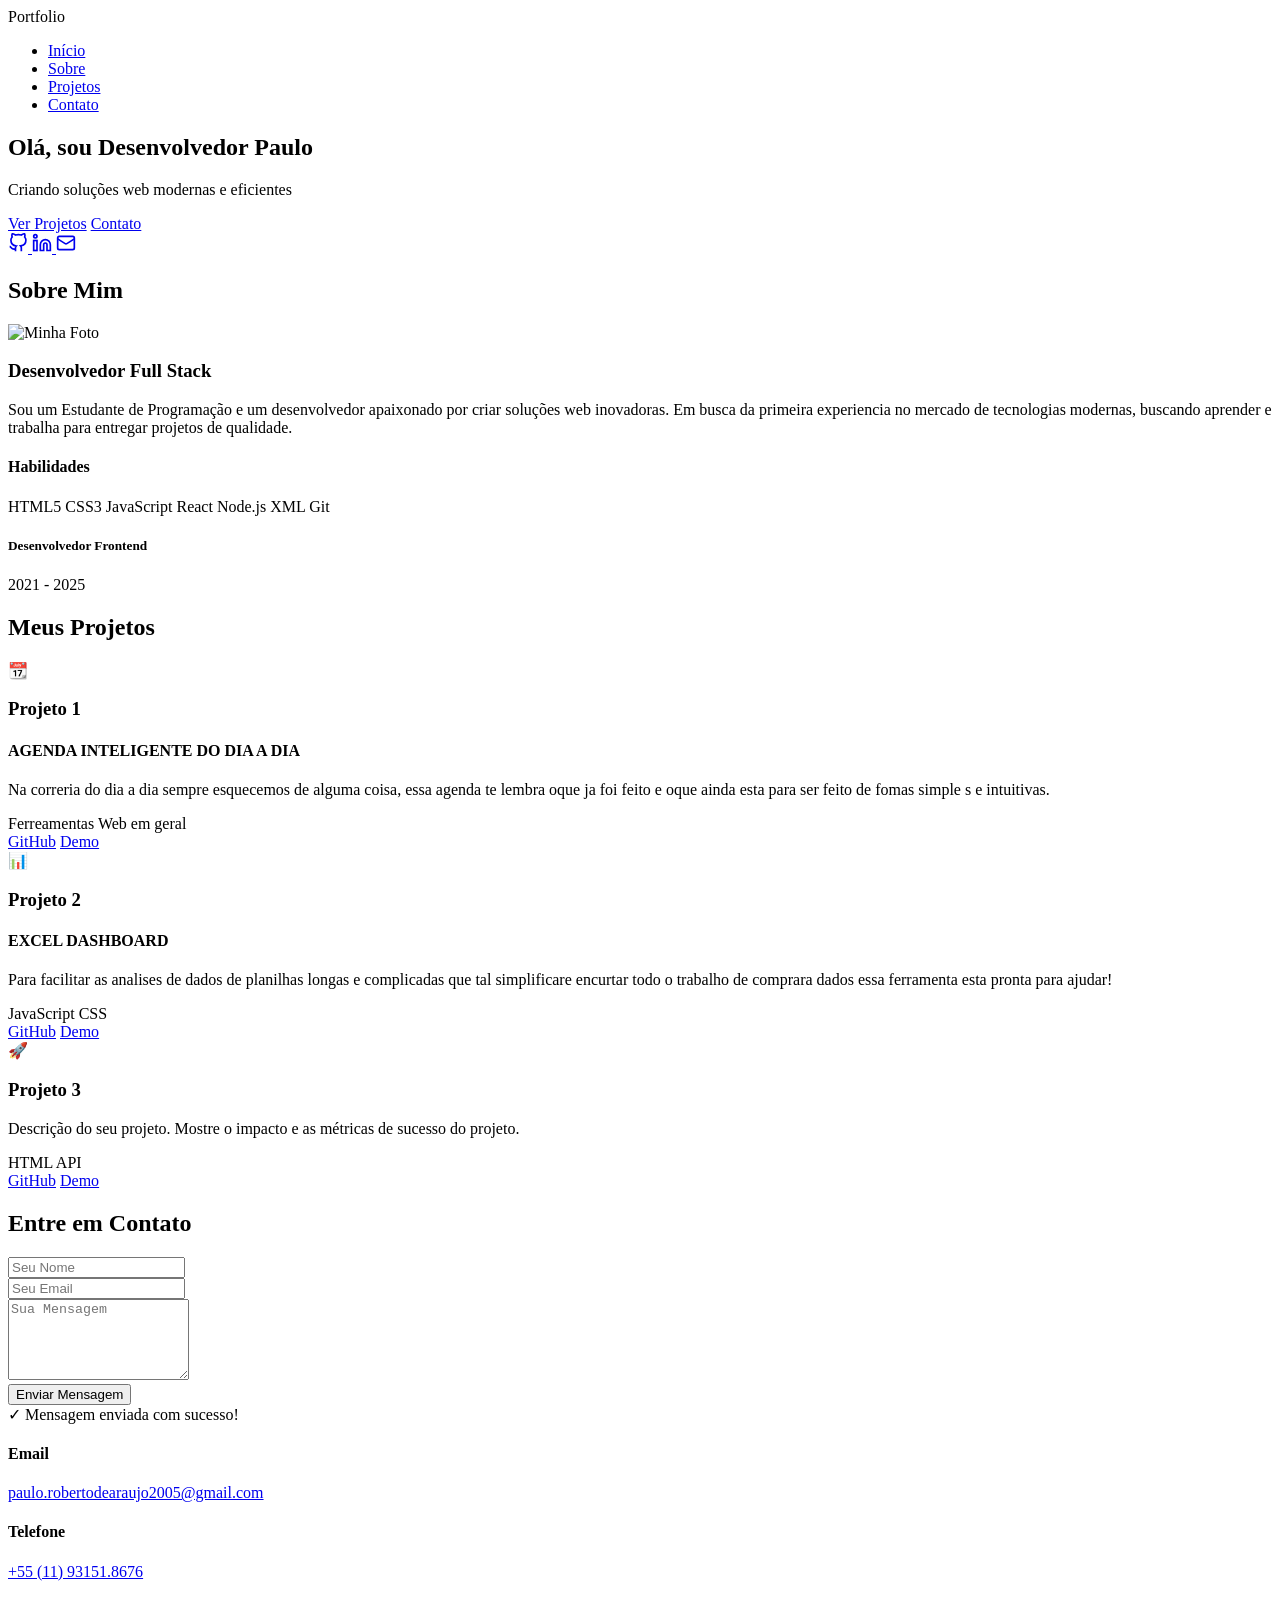
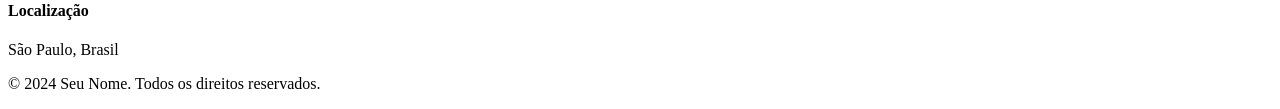
==== index.html @ 5d2381c8 "Initial commit: Portfolio setup" ====
<!DOCTYPE html>
<html lang="pt-BR">
<head>
    <!-- Meta tags: informações sobre a página -->
    <meta charset="UTF-8">
    <meta name="viewport" content="width=device-width, initial-scale=1.0">
    <meta name="description" content="Portfólio profissional com projetos e habilidades">
    <title>Portfólio - Desenvolvedor Paulo</title>
    
    <!-- Link para o arquivo CSS externo -->
    <link rel="stylesheet" href="./style/style.css">
</head>
<body>
    <!-- ========== NAVEGAÇÃO ========== -->
    <!-- Barra de navegação fixa no topo -->
    <nav class="navbar">
        <div class="container">
            <div class="nav-content">
                <!-- Logo/Título -->
                <div class="logo">Portfolio</div>
                
                <!-- Menu de navegação -->
                <ul class="nav-menu" id="navMenu">
                    <li><a href="#home" class="nav-link">Início</a></li>
                    <li><a href="#about" class="nav-link">Sobre</a></li>
                    <li><a href="#projects" class="nav-link">Projetos</a></li>
                    <li><a href="#contact" class="nav-link">Contato</a></li>
                </ul>
                
                <!-- Botão de menu mobile (hambúrguer) -->
                <div class="hamburger" id="hamburger">
                    <span></span>
                    <span></span>
                    <span></span>
                </div>
            </div>
        </div>
    </nav>

    <!-- ========== SEÇÃO HERO (INÍCIO) ========== -->
    <!-- Seção principal com apresentação -->
    <section id="home" class="hero">
        <!-- Fundo animado com gradientes -->
        <div class="animated-bg"></div>
        
        <div class="container">
            <div class="hero-content">
                <h1>Olá, sou <span class="highlight">Desenvolvedor Paulo</span></h1>
                <p>Criando soluções web modernas e eficientes</p>
                
                <!-- Botões de ação -->
                <div class="hero-buttons">
                    <a href="#projects" class="btn btn-primary">Ver Projetos</a>
                    <a href="#contact" class="btn btn-secondary">Contato</a>
                </div>
                
                <!-- Ícones de redes sociais -->
                <div class="social-links">
                    <a href="#" class="social-icon" title="GitHub">
                        <svg width="20" height="20" viewBox="0 0 24 24" fill="none" stroke="currentColor" stroke-width="2">
                            <path d="M9 19c-5 1.5-5-2.5-7-3m14 6v-3.87a3.37 3.37 0 0 0-.94-2.61c3.14-.35 6.44-1.54 6.44-7A5.44 5.44 0 0 0 20 4.77 5.07 5.07 0 0 0 19.91 1S18.73.65 16 2.48a13.38 13.38 0 0 0-7 0C6.27.65 5.09 1 5.09 1A5.07 5.07 0 0 0 5 4.77a5.44 5.44 0 0 0-1.5 3.78c0 5.42 3.3 6.61 6.44 7A3.37 3.37 0 0 0 9 18.13V22"></path>
                        </svg>
                    </a>
                    <a href="#" class="social-icon" title="LinkedIn">
                        <svg width="20" height="20" viewBox="0 0 24 24" fill="none" stroke="currentColor" stroke-width="2">
                            <path d="M16 8a6 6 0 0 1 6 6v7h-4v-7a2 2 0 0 0-2-2 2 2 0 0 0-2 2v7h-4v-7a6 6 0 0 1 6-6z"></path>
                            <rect x="2" y="9" width="4" height="12"></rect>
                            <circle cx="4" cy="4" r="2"></circle>
                        </svg>
                    </a>
                    <a href="#" class="social-icon" title="Email">
                        <svg width="20" height="20" viewBox="0 0 24 24" fill="none" stroke="currentColor" stroke-width="2">
                            <rect x="2" y="4" width="20" height="16" rx="2"></rect>
                            <path d="m22 7-8.97 5.7a1.94 1.94 0 0 1-2.06 0L2 7"></path>
                        </svg>
                    </a>
                </div>
            </div>
        </div>
    </section>

    <!-- ========== SEÇÃO SOBRE ========== -->
    <!-- Informações profissionais, habilidades e experiências -->
    <section id="about" class="about">
        <div class="container">
            <h2>Sobre Mim</h2>
            
            <div class="about-content">
                <!-- Foto/Avatar -->
                <div class="about-photo">
                    <div class="avatar">
                        <img src="./img/minha foto.jpeg" alt="Minha Foto">
                    </div>
                </div>
                
                <!-- Informações -->
                <div class="about-info">
                    <h3>Desenvolvedor Full Stack</h3>
                    <p>
                        Sou um Estudante de Programação e um desenvolvedor apaixonado por criar soluções web inovadoras. 
                        Em busca da primeira experiencia no mercado de tecnologias modernas, buscando aprender e trabalha para entregar projetos de qualidade.
                    </p>
                    
                    <!-- Habilidades -->
                    <div class="skills-section">
                        <h4>Habilidades</h4>
                        <div class="skills-grid">
                            <span class="skill-tag">HTML5</span>
                            <span class="skill-tag">CSS3</span>
                            <span class="skill-tag">JavaScript</span>
                            <span class="skill-tag">React</span>
                            <span class="skill-tag">Node.js</span>
                            <span class="skill-tag">XML</span>
                            <span class="skill-tag">Git</span>
                        </div>
                    </div>
                    
                    <!-- Experiências -->
                    <div class="experience-section">
                       
                        </div>
                        <div class="experience-item">
                            <h5>Desenvolvedor Frontend</h5>
                            <p class="date">2021 - 2025</p>
                        </div>
                    </div>
                </div>
            </div>
        </div>
    </section>

    <!-- ========== SEÇÃO PROJETOS ========== -->
    <!-- Galeria de projetos com cards animados -->
    <section id="projects" class="projects">
        <div class="container">
            <h2>Meus Projetos</h2>
            
            <!-- Grid de projetos (3 colunas) -->
            <div class="projects-grid">
                <!-- Projeto 1 -->
                <div class="project-card">
                    <div class="project-image">📆</div>
                    <div class="project-content">
                        <h3>Projeto 1</h3>
                        <h4>AGENDA INTELIGENTE DO DIA A DIA </DIAlog></h4>
                        <p>Na correria do dia a dia sempre esquecemos de alguma coisa, essa agenda te lembra oque ja foi feito e oque ainda esta para ser feito de fomas simple s e intuitivas.</p>
                        <div class="project-tags">
                           <span class="tag">Ferreamentas Web em geral</span>
                        </div>
                        <div class="project-links">
                            <a href="#" class="link-btn">GitHub</a>
                            <a href="https://dailyremind-mwkyr8h7.manus.space/" class="link-btn link-secondary">Demo</a>
                        </div>
                    </div>
                </div>

                <!-- Projeto 2 -->
                <div class="project-card">
                    <div class="project-image">📊</div>
                    <div class="project-content">
                        <h3>Projeto 2</h3>
                        <h4>EXCEL DASHBOARD</h4>
                        <p>Para facilitar as analises de dados de planilhas longas e complicadas que tal simplificare encurtar todo o trabalho de comprara dados essa ferramenta esta pronta para ajudar!</p>
                        <div class="project-tags">
                            <span class="tag">JavaScript</span>
                            <span class="tag">CSS</span>
                        </div>
                        <div class="project-links">
                            <a href="#" class="link-btn">GitHub</a>
                            <a href="https://exceldash-lvq6u2fr.manus.space/" class="link-btn link-secondary">Demo</a>
                        </div>
                    </div>
                </div>

                <!-- Projeto 3 -->
                <div class="project-card">
                    <div class="project-image">🚀</div>
                    <div class="project-content">
                        <h3>Projeto 3</h3>
                        <p>Descrição do seu projeto. Mostre o impacto e as métricas de sucesso do projeto.</p>
                        <div class="project-tags">
                            <span class="tag">HTML</span>
                            <span class="tag">API</span>
                        </div>
                        <div class="project-links">
                            <a href="#" class="link-btn">GitHub</a>
                            <a href="#" class="link-btn link-secondary">Demo</a>
                        </div>
                    </div>
                </div>
            </div>
        </div>
    </section>

    <!-- ========== SEÇÃO CONTATO ========== -->
    <!-- Formulário de contato e informações -->
    <section id="contact" class="contact">
        <div class="container">
            <h2>Entre em Contato</h2>
            
            <div class="contact-content">
                <!-- Formulário -->
                <form class="contact-form" id="contactForm">
                    <div class="form-group">
                        <input 
                            type="text" 
                            id="name" 
                            placeholder="Seu Nome" 
                            required
                        >
                    </div>
                    
                    <div class="form-group">
                        <input 
                            type="email" 
                            id="email" 
                            placeholder="Seu Email" 
                            required
                        >
                    </div>
                    
                    <div class="form-group">
                        <textarea 
                            id="message" 
                            placeholder="Sua Mensagem" 
                            rows="5" 
                            required
                        ></textarea>
                    </div>
                    
                    <button type="submit" class="btn btn-primary">Enviar Mensagem</button>
                    
                    <!-- Mensagem de sucesso (oculta por padrão) -->
                    <div class="success-message" id="successMessage">
                        ✓ Mensagem enviada com sucesso!
                    </div>
                </form>

                <!-- Informações de contato -->
                <div class="contact-info">
                    <div class="info-item">
                        <h4>Email</h4>
                        <p><a href="mailto:seu.email@exemplo.com">paulo.robertodearaujo2005@gmail.com</a></p>
                    </div>
                    <div class="info-item">
                        <h4>Telefone</h4>
                        <p><a href="tel:+5511999999999">+55 (11) 93151.8676</a></p>
                    </div>
                    <div class="info-item">
                        <h4>Localização</h4>
                        <p>São Paulo, Brasil</p>
                    </div>
                </div>
            </div>
        </div>
    </section>

    <!-- ========== RODAPÉ ========== -->
    <!-- Informações finais da página -->
    <footer class="footer">
        <div class="container">
            <p>&copy; 2024 Seu Nome. Todos os direitos reservados.</p>
        </div>
    </footer>

    <!-- Link para o arquivo JavaScript externo -->
    <script src="./script/script.js"></script>
</body>
</html>
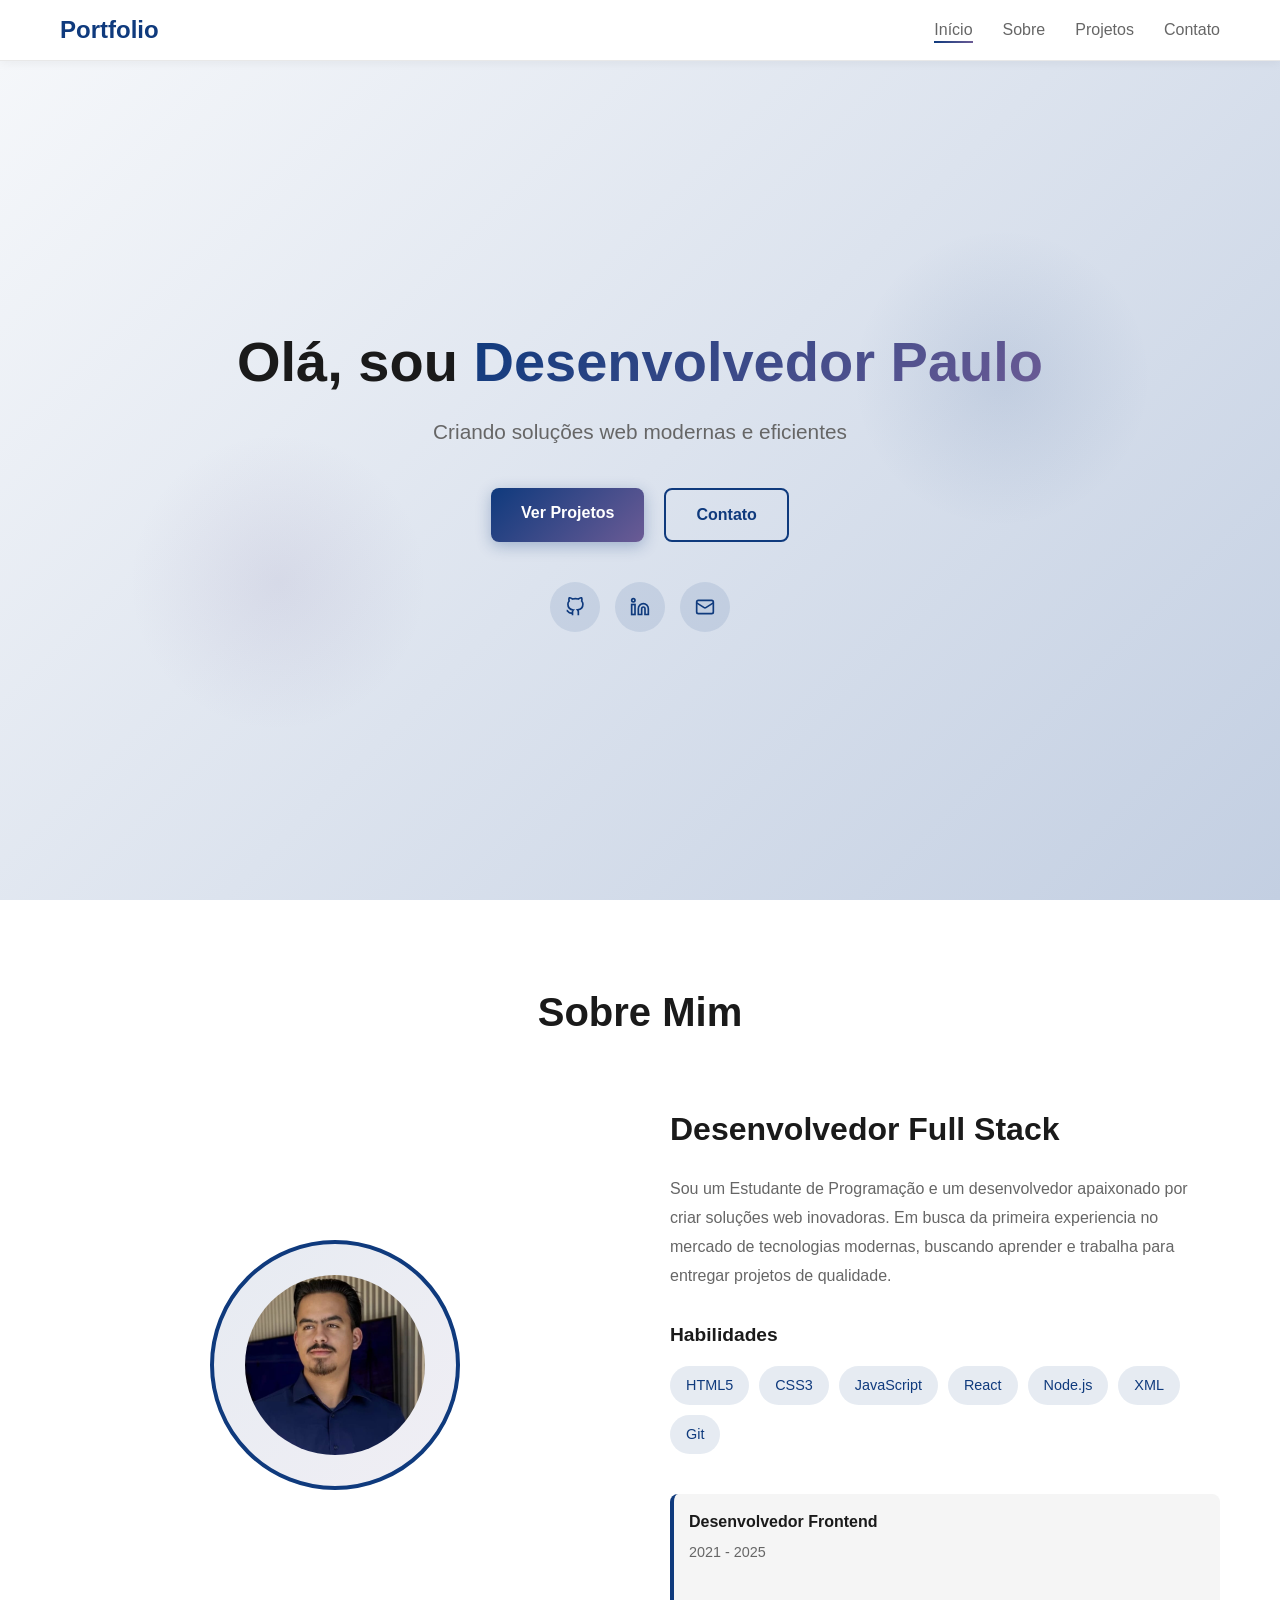
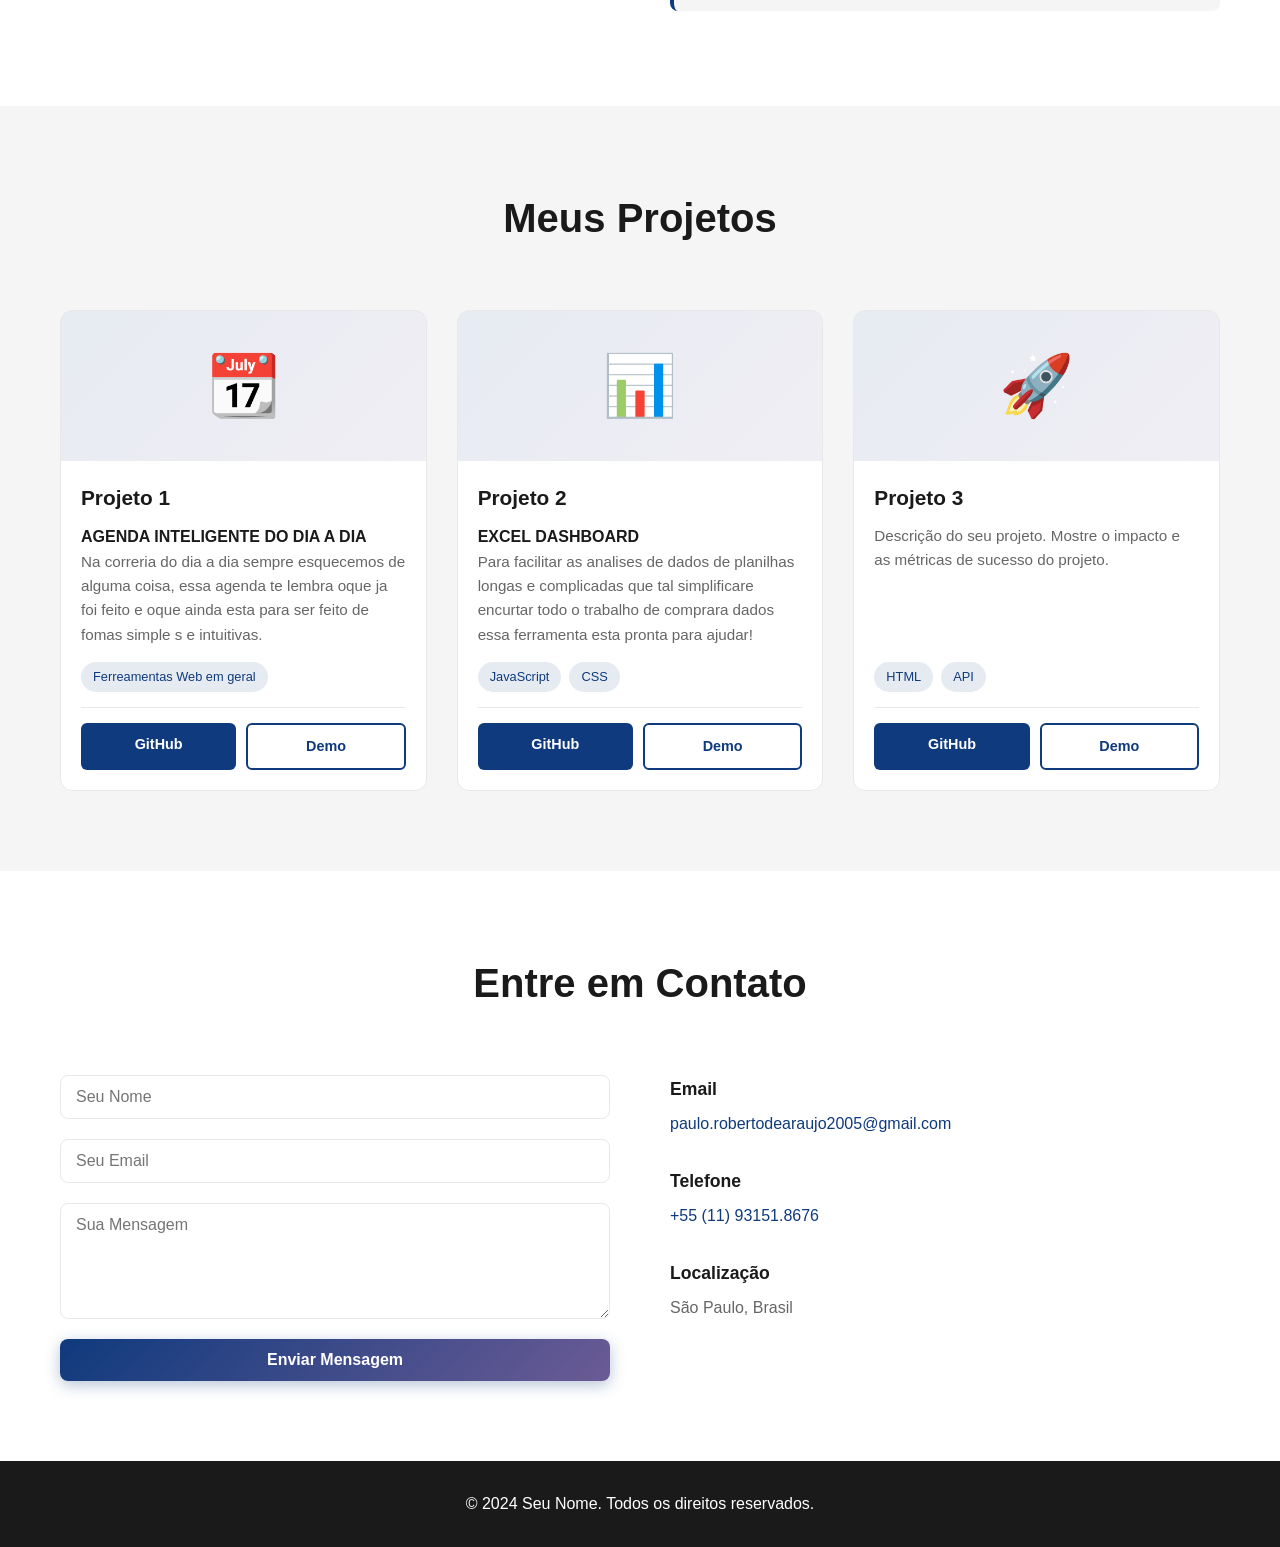
==== commit 1961af6c: "Organize project structure and add profile image" ====
--- a/index.html
+++ b/index.html
@@ -1,269 +1,269 @@
-<!DOCTYPE html>
-<html lang="pt-BR">
-<head>
-    <!-- Meta tags: informações sobre a página -->
-    <meta charset="UTF-8">
-    <meta name="viewport" content="width=device-width, initial-scale=1.0">
-    <meta name="description" content="Portfólio profissional com projetos e habilidades">
-    <title>Portfólio - Desenvolvedor Paulo</title>
-    
-    <!-- Link para o arquivo CSS externo -->
-    <link rel="stylesheet" href="./style/style.css">
-</head>
-<body>
-    <!-- ========== NAVEGAÇÃO ========== -->
-    <!-- Barra de navegação fixa no topo -->
-    <nav class="navbar">
-        <div class="container">
-            <div class="nav-content">
-                <!-- Logo/Título -->
-                <div class="logo">Portfolio</div>
-                
-                <!-- Menu de navegação -->
-                <ul class="nav-menu" id="navMenu">
-                    <li><a href="#home" class="nav-link">Início</a></li>
-                    <li><a href="#about" class="nav-link">Sobre</a></li>
-                    <li><a href="#projects" class="nav-link">Projetos</a></li>
-                    <li><a href="#contact" class="nav-link">Contato</a></li>
-                </ul>
-                
-                <!-- Botão de menu mobile (hambúrguer) -->
-                <div class="hamburger" id="hamburger">
-                    <span></span>
-                    <span></span>
-                    <span></span>
-                </div>
-            </div>
-        </div>
-    </nav>
-
-    <!-- ========== SEÇÃO HERO (INÍCIO) ========== -->
-    <!-- Seção principal com apresentação -->
-    <section id="home" class="hero">
-        <!-- Fundo animado com gradientes -->
-        <div class="animated-bg"></div>
-        
-        <div class="container">
-            <div class="hero-content">
-                <h1>Olá, sou <span class="highlight">Desenvolvedor Paulo</span></h1>
-                <p>Criando soluções web modernas e eficientes</p>
-                
-                <!-- Botões de ação -->
-                <div class="hero-buttons">
-                    <a href="#projects" class="btn btn-primary">Ver Projetos</a>
-                    <a href="#contact" class="btn btn-secondary">Contato</a>
-                </div>
-                
-                <!-- Ícones de redes sociais -->
-                <div class="social-links">
-                    <a href="#" class="social-icon" title="GitHub">
-                        <svg width="20" height="20" viewBox="0 0 24 24" fill="none" stroke="currentColor" stroke-width="2">
-                            <path d="M9 19c-5 1.5-5-2.5-7-3m14 6v-3.87a3.37 3.37 0 0 0-.94-2.61c3.14-.35 6.44-1.54 6.44-7A5.44 5.44 0 0 0 20 4.77 5.07 5.07 0 0 0 19.91 1S18.73.65 16 2.48a13.38 13.38 0 0 0-7 0C6.27.65 5.09 1 5.09 1A5.07 5.07 0 0 0 5 4.77a5.44 5.44 0 0 0-1.5 3.78c0 5.42 3.3 6.61 6.44 7A3.37 3.37 0 0 0 9 18.13V22"></path>
-                        </svg>
-                    </a>
-                    <a href="#" class="social-icon" title="LinkedIn">
-                        <svg width="20" height="20" viewBox="0 0 24 24" fill="none" stroke="currentColor" stroke-width="2">
-                            <path d="M16 8a6 6 0 0 1 6 6v7h-4v-7a2 2 0 0 0-2-2 2 2 0 0 0-2 2v7h-4v-7a6 6 0 0 1 6-6z"></path>
-                            <rect x="2" y="9" width="4" height="12"></rect>
-                            <circle cx="4" cy="4" r="2"></circle>
-                        </svg>
-                    </a>
-                    <a href="#" class="social-icon" title="Email">
-                        <svg width="20" height="20" viewBox="0 0 24 24" fill="none" stroke="currentColor" stroke-width="2">
-                            <rect x="2" y="4" width="20" height="16" rx="2"></rect>
-                            <path d="m22 7-8.97 5.7a1.94 1.94 0 0 1-2.06 0L2 7"></path>
-                        </svg>
-                    </a>
-                </div>
-            </div>
-        </div>
-    </section>
-
-    <!-- ========== SEÇÃO SOBRE ========== -->
-    <!-- Informações profissionais, habilidades e experiências -->
-    <section id="about" class="about">
-        <div class="container">
-            <h2>Sobre Mim</h2>
-            
-            <div class="about-content">
-                <!-- Foto/Avatar -->
-                <div class="about-photo">
-                    <div class="avatar">
-                        <img src="./img/minha foto.jpeg" alt="Minha Foto">
-                    </div>
-                </div>
-                
-                <!-- Informações -->
-                <div class="about-info">
-                    <h3>Desenvolvedor Full Stack</h3>
-                    <p>
-                        Sou um Estudante de Programação e um desenvolvedor apaixonado por criar soluções web inovadoras. 
-                        Em busca da primeira experiencia no mercado de tecnologias modernas, buscando aprender e trabalha para entregar projetos de qualidade.
-                    </p>
-                    
-                    <!-- Habilidades -->
-                    <div class="skills-section">
-                        <h4>Habilidades</h4>
-                        <div class="skills-grid">
-                            <span class="skill-tag">HTML5</span>
-                            <span class="skill-tag">CSS3</span>
-                            <span class="skill-tag">JavaScript</span>
-                            <span class="skill-tag">React</span>
-                            <span class="skill-tag">Node.js</span>
-                            <span class="skill-tag">XML</span>
-                            <span class="skill-tag">Git</span>
-                        </div>
-                    </div>
-                    
-                    <!-- Experiências -->
-                    <div class="experience-section">
-                       
-                        </div>
-                        <div class="experience-item">
-                            <h5>Desenvolvedor Frontend</h5>
-                            <p class="date">2021 - 2025</p>
-                        </div>
-                    </div>
-                </div>
-            </div>
-        </div>
-    </section>
-
-    <!-- ========== SEÇÃO PROJETOS ========== -->
-    <!-- Galeria de projetos com cards animados -->
-    <section id="projects" class="projects">
-        <div class="container">
-            <h2>Meus Projetos</h2>
-            
-            <!-- Grid de projetos (3 colunas) -->
-            <div class="projects-grid">
-                <!-- Projeto 1 -->
-                <div class="project-card">
-                    <div class="project-image">📆</div>
-                    <div class="project-content">
-                        <h3>Projeto 1</h3>
-                        <h4>AGENDA INTELIGENTE DO DIA A DIA </DIAlog></h4>
-                        <p>Na correria do dia a dia sempre esquecemos de alguma coisa, essa agenda te lembra oque ja foi feito e oque ainda esta para ser feito de fomas simple s e intuitivas.</p>
-                        <div class="project-tags">
-                           <span class="tag">Ferreamentas Web em geral</span>
-                        </div>
-                        <div class="project-links">
-                            <a href="#" class="link-btn">GitHub</a>
-                            <a href="https://dailyremind-mwkyr8h7.manus.space/" class="link-btn link-secondary">Demo</a>
-                        </div>
-                    </div>
-                </div>
-
-                <!-- Projeto 2 -->
-                <div class="project-card">
-                    <div class="project-image">📊</div>
-                    <div class="project-content">
-                        <h3>Projeto 2</h3>
-                        <h4>EXCEL DASHBOARD</h4>
-                        <p>Para facilitar as analises de dados de planilhas longas e complicadas que tal simplificare encurtar todo o trabalho de comprara dados essa ferramenta esta pronta para ajudar!</p>
-                        <div class="project-tags">
-                            <span class="tag">JavaScript</span>
-                            <span class="tag">CSS</span>
-                        </div>
-                        <div class="project-links">
-                            <a href="#" class="link-btn">GitHub</a>
-                            <a href="https://exceldash-lvq6u2fr.manus.space/" class="link-btn link-secondary">Demo</a>
-                        </div>
-                    </div>
-                </div>
-
-                <!-- Projeto 3 -->
-                <div class="project-card">
-                    <div class="project-image">🚀</div>
-                    <div class="project-content">
-                        <h3>Projeto 3</h3>
-                        <p>Descrição do seu projeto. Mostre o impacto e as métricas de sucesso do projeto.</p>
-                        <div class="project-tags">
-                            <span class="tag">HTML</span>
-                            <span class="tag">API</span>
-                        </div>
-                        <div class="project-links">
-                            <a href="#" class="link-btn">GitHub</a>
-                            <a href="#" class="link-btn link-secondary">Demo</a>
-                        </div>
-                    </div>
-                </div>
-            </div>
-        </div>
-    </section>
-
-    <!-- ========== SEÇÃO CONTATO ========== -->
-    <!-- Formulário de contato e informações -->
-    <section id="contact" class="contact">
-        <div class="container">
-            <h2>Entre em Contato</h2>
-            
-            <div class="contact-content">
-                <!-- Formulário -->
-                <form class="contact-form" id="contactForm">
-                    <div class="form-group">
-                        <input 
-                            type="text" 
-                            id="name" 
-                            placeholder="Seu Nome" 
-                            required
-                        >
-                    </div>
-                    
-                    <div class="form-group">
-                        <input 
-                            type="email" 
-                            id="email" 
-                            placeholder="Seu Email" 
-                            required
-                        >
-                    </div>
-                    
-                    <div class="form-group">
-                        <textarea 
-                            id="message" 
-                            placeholder="Sua Mensagem" 
-                            rows="5" 
-                            required
-                        ></textarea>
-                    </div>
-                    
-                    <button type="submit" class="btn btn-primary">Enviar Mensagem</button>
-                    
-                    <!-- Mensagem de sucesso (oculta por padrão) -->
-                    <div class="success-message" id="successMessage">
-                        ✓ Mensagem enviada com sucesso!
-                    </div>
-                </form>
-
-                <!-- Informações de contato -->
-                <div class="contact-info">
-                    <div class="info-item">
-                        <h4>Email</h4>
-                        <p><a href="mailto:seu.email@exemplo.com">paulo.robertodearaujo2005@gmail.com</a></p>
-                    </div>
-                    <div class="info-item">
-                        <h4>Telefone</h4>
-                        <p><a href="tel:+5511999999999">+55 (11) 93151.8676</a></p>
-                    </div>
-                    <div class="info-item">
-                        <h4>Localização</h4>
-                        <p>São Paulo, Brasil</p>
-                    </div>
-                </div>
-            </div>
-        </div>
-    </section>
-
-    <!-- ========== RODAPÉ ========== -->
-    <!-- Informações finais da página -->
-    <footer class="footer">
-        <div class="container">
-            <p>&copy; 2024 Seu Nome. Todos os direitos reservados.</p>
-        </div>
-    </footer>
-
-    <!-- Link para o arquivo JavaScript externo -->
-    <script src="./script/script.js"></script>
-</body>
-</html>+<!DOCTYPE html>
+<html lang="pt-BR">
+<head>
+    <!-- Meta tags: informações sobre a página -->
+    <meta charset="UTF-8">
+    <meta name="viewport" content="width=device-width, initial-scale=1.0">
+    <meta name="description" content="Portfólio profissional com projetos e habilidades">
+    <title>Portfólio - Desenvolvedor Paulo</title>
+    
+    <!-- Link para o arquivo CSS externo -->
+    <link rel="stylesheet" href="./style/style.css">
+</head>
+<body>
+    <!-- ========== NAVEGAÇÃO ========== -->
+    <!-- Barra de navegação fixa no topo -->
+    <nav class="navbar">
+        <div class="container">
+            <div class="nav-content">
+                <!-- Logo/Título -->
+                <div class="logo">Portfolio</div>
+                
+                <!-- Menu de navegação -->
+                <ul class="nav-menu" id="navMenu">
+                    <li><a href="#home" class="nav-link">Início</a></li>
+                    <li><a href="#about" class="nav-link">Sobre</a></li>
+                    <li><a href="#projects" class="nav-link">Projetos</a></li>
+                    <li><a href="#contact" class="nav-link">Contato</a></li>
+                </ul>
+                
+                <!-- Botão de menu mobile (hambúrguer) -->
+                <div class="hamburger" id="hamburger">
+                    <span></span>
+                    <span></span>
+                    <span></span>
+                </div>
+            </div>
+        </div>
+    </nav>
+
+    <!-- ========== SEÇÃO HERO (INÍCIO) ========== -->
+    <!-- Seção principal com apresentação -->
+    <section id="home" class="hero">
+        <!-- Fundo animado com gradientes -->
+        <div class="animated-bg"></div>
+        
+        <div class="container">
+            <div class="hero-content">
+                <h1>Olá, sou <span class="highlight">Desenvolvedor Paulo</span></h1>
+                <p>Criando soluções web modernas e eficientes</p>
+                
+                <!-- Botões de ação -->
+                <div class="hero-buttons">
+                    <a href="#projects" class="btn btn-primary">Ver Projetos</a>
+                    <a href="#contact" class="btn btn-secondary">Contato</a>
+                </div>
+                
+                <!-- Ícones de redes sociais -->
+                <div class="social-links">
+                    <a href="#" class="social-icon" title="GitHub">
+                        <svg width="20" height="20" viewBox="0 0 24 24" fill="none" stroke="currentColor" stroke-width="2">
+                            <path d="M9 19c-5 1.5-5-2.5-7-3m14 6v-3.87a3.37 3.37 0 0 0-.94-2.61c3.14-.35 6.44-1.54 6.44-7A5.44 5.44 0 0 0 20 4.77 5.07 5.07 0 0 0 19.91 1S18.73.65 16 2.48a13.38 13.38 0 0 0-7 0C6.27.65 5.09 1 5.09 1A5.07 5.07 0 0 0 5 4.77a5.44 5.44 0 0 0-1.5 3.78c0 5.42 3.3 6.61 6.44 7A3.37 3.37 0 0 0 9 18.13V22"></path>
+                        </svg>
+                    </a>
+                    <a href="#" class="social-icon" title="LinkedIn">
+                        <svg width="20" height="20" viewBox="0 0 24 24" fill="none" stroke="currentColor" stroke-width="2">
+                            <path d="M16 8a6 6 0 0 1 6 6v7h-4v-7a2 2 0 0 0-2-2 2 2 0 0 0-2 2v7h-4v-7a6 6 0 0 1 6-6z"></path>
+                            <rect x="2" y="9" width="4" height="12"></rect>
+                            <circle cx="4" cy="4" r="2"></circle>
+                        </svg>
+                    </a>
+                    <a href="#" class="social-icon" title="Email">
+                        <svg width="20" height="20" viewBox="0 0 24 24" fill="none" stroke="currentColor" stroke-width="2">
+                            <rect x="2" y="4" width="20" height="16" rx="2"></rect>
+                            <path d="m22 7-8.97 5.7a1.94 1.94 0 0 1-2.06 0L2 7"></path>
+                        </svg>
+                    </a>
+                </div>
+            </div>
+        </div>
+    </section>
+
+    <!-- ========== SEÇÃO SOBRE ========== -->
+    <!-- Informações profissionais, habilidades e experiências -->
+    <section id="about" class="about">
+        <div class="container">
+            <h2>Sobre Mim</h2>
+            
+            <div class="about-content">
+                <!-- Foto/Avatar -->
+                <div class="about-photo">
+                    <div class="avatar">
+                        <img src="./img/minha foto.jpeg" alt="Minha Foto">
+                    </div>
+                </div>
+                
+                <!-- Informações -->
+                <div class="about-info">
+                    <h3>Desenvolvedor Full Stack</h3>
+                    <p>
+                        Sou um Estudante de Programação e um desenvolvedor apaixonado por criar soluções web inovadoras. 
+                        Em busca da primeira experiencia no mercado de tecnologias modernas, buscando aprender e trabalha para entregar projetos de qualidade.
+                    </p>
+                    
+                    <!-- Habilidades -->
+                    <div class="skills-section">
+                        <h4>Habilidades</h4>
+                        <div class="skills-grid">
+                            <span class="skill-tag">HTML5</span>
+                            <span class="skill-tag">CSS3</span>
+                            <span class="skill-tag">JavaScript</span>
+                            <span class="skill-tag">React</span>
+                            <span class="skill-tag">Node.js</span>
+                            <span class="skill-tag">XML</span>
+                            <span class="skill-tag">Git</span>
+                        </div>
+                    </div>
+                    
+                    <!-- Experiências -->
+                    <div class="experience-section">
+                       
+                        </div>
+                        <div class="experience-item">
+                            <h5>Desenvolvedor Frontend</h5>
+                            <p class="date">2021 - 2025</p>
+                        </div>
+                    </div>
+                </div>
+            </div>
+        </div>
+    </section>
+
+    <!-- ========== SEÇÃO PROJETOS ========== -->
+    <!-- Galeria de projetos com cards animados -->
+    <section id="projects" class="projects">
+        <div class="container">
+            <h2>Meus Projetos</h2>
+            
+            <!-- Grid de projetos (3 colunas) -->
+            <div class="projects-grid">
+                <!-- Projeto 1 -->
+                <div class="project-card">
+                    <div class="project-image">📆</div>
+                    <div class="project-content">
+                        <h3>Projeto 1</h3>
+                        <h4>AGENDA INTELIGENTE DO DIA A DIA </DIAlog></h4>
+                        <p>Na correria do dia a dia sempre esquecemos de alguma coisa, essa agenda te lembra oque ja foi feito e oque ainda esta para ser feito de fomas simple s e intuitivas.</p>
+                        <div class="project-tags">
+                           <span class="tag">Ferreamentas Web em geral</span>
+                        </div>
+                        <div class="project-links">
+                            <a href="#" class="link-btn">GitHub</a>
+                            <a href="https://dailyremind-mwkyr8h7.manus.space/" class="link-btn link-secondary">Demo</a>
+                        </div>
+                    </div>
+                </div>
+
+                <!-- Projeto 2 -->
+                <div class="project-card">
+                    <div class="project-image">📊</div>
+                    <div class="project-content">
+                        <h3>Projeto 2</h3>
+                        <h4>EXCEL DASHBOARD</h4>
+                        <p>Para facilitar as analises de dados de planilhas longas e complicadas que tal simplificare encurtar todo o trabalho de comprara dados essa ferramenta esta pronta para ajudar!</p>
+                        <div class="project-tags">
+                            <span class="tag">JavaScript</span>
+                            <span class="tag">CSS</span>
+                        </div>
+                        <div class="project-links">
+                            <a href="#" class="link-btn">GitHub</a>
+                            <a href="https://exceldash-lvq6u2fr.manus.space/" class="link-btn link-secondary">Demo</a>
+                        </div>
+                    </div>
+                </div>
+
+                <!-- Projeto 3 -->
+                <div class="project-card">
+                    <div class="project-image">🚀</div>
+                    <div class="project-content">
+                        <h3>Projeto 3</h3>
+                        <p>Descrição do seu projeto. Mostre o impacto e as métricas de sucesso do projeto.</p>
+                        <div class="project-tags">
+                            <span class="tag">HTML</span>
+                            <span class="tag">API</span>
+                        </div>
+                        <div class="project-links">
+                            <a href="#" class="link-btn">GitHub</a>
+                            <a href="#" class="link-btn link-secondary">Demo</a>
+                        </div>
+                    </div>
+                </div>
+            </div>
+        </div>
+    </section>
+
+    <!-- ========== SEÇÃO CONTATO ========== -->
+    <!-- Formulário de contato e informações -->
+    <section id="contact" class="contact">
+        <div class="container">
+            <h2>Entre em Contato</h2>
+            
+            <div class="contact-content">
+                <!-- Formulário -->
+                <form class="contact-form" id="contactForm">
+                    <div class="form-group">
+                        <input 
+                            type="text" 
+                            id="name" 
+                            placeholder="Seu Nome" 
+                            required
+                        >
+                    </div>
+                    
+                    <div class="form-group">
+                        <input 
+                            type="email" 
+                            id="email" 
+                            placeholder="Seu Email" 
+                            required
+                        >
+                    </div>
+                    
+                    <div class="form-group">
+                        <textarea 
+                            id="message" 
+                            placeholder="Sua Mensagem" 
+                            rows="5" 
+                            required
+                        ></textarea>
+                    </div>
+                    
+                    <button type="submit" class="btn btn-primary">Enviar Mensagem</button>
+                    
+                    <!-- Mensagem de sucesso (oculta por padrão) -->
+                    <div class="success-message" id="successMessage">
+                        ✓ Mensagem enviada com sucesso!
+                    </div>
+                </form>
+
+                <!-- Informações de contato -->
+                <div class="contact-info">
+                    <div class="info-item">
+                        <h4>Email</h4>
+                        <p><a href="mailto:seu.email@exemplo.com">paulo.robertodearaujo2005@gmail.com</a></p>
+                    </div>
+                    <div class="info-item">
+                        <h4>Telefone</h4>
+                        <p><a href="tel:+5511999999999">+55 (11) 93151.8676</a></p>
+                    </div>
+                    <div class="info-item">
+                        <h4>Localização</h4>
+                        <p>São Paulo, Brasil</p>
+                    </div>
+                </div>
+            </div>
+        </div>
+    </section>
+
+    <!-- ========== RODAPÉ ========== -->
+    <!-- Informações finais da página -->
+    <footer class="footer">
+        <div class="container">
+            <p>&copy; 2024 Seu Nome. Todos os direitos reservados.</p>
+        </div>
+    </footer>
+
+    <!-- Link para o arquivo JavaScript externo -->
+    <script src="./script/script.js"></script>
+</body>
+</html>
--- a/style/style.css
+++ b/style/style.css
@@ -0,0 +1,697 @@
+/* ========================================
+   PORTFÓLIO - ESTILOS CSS
+   ======================================== */
+
+/* ========== VARIÁVEIS DE COR ========== */
+/* Definindo cores reutilizáveis em todo o CSS */
+:root {
+    --primary-color: #0f3a7d;    /* Azul escuro - cor principal */
+    --secondary-color: #6b5b95;  /* Roxo - cor secundária */
+    --accent-color: #c85a3a;     /* Laranja - cor de destaque */
+    --light-bg: #f5f5f5;         /* Fundo claro */
+    --white: #ffffff;            /* Branco */
+    --dark-text: #1a1a1a;        /* Texto escuro */
+    --gray-text: #666666;        /* Texto cinza */
+    --border-color: #e8e8e8;     /* Cor de borda */
+}
+
+/* ========== RESET E ESTILOS GLOBAIS ========== */
+/* Remove estilos padrão do navegador */
+* {
+    margin: 0;
+    padding: 0;
+    box-sizing: border-box;
+}
+
+/* Estilos do corpo da página */
+body {
+    font-family: 'Inter', -apple-system, BlinkMacSystemFont, 'Segoe UI', sans-serif;
+    color: var(--dark-text);
+    background-color: var(--white);
+    line-height: 1.6;
+}
+
+/* Container: centraliza conteúdo com largura máxima */
+.container {
+    max-width: 1200px;
+    margin: 0 auto;
+    padding: 0 20px;
+}
+
+/*foto de perfil*/
+.avatar img {
+    width: 180px;
+    height: 180px;
+    border-radius: 80%;
+    object-fit: cover;
+}
+
+/* ========== NAVEGAÇÃO ========== */
+/* Barra de navegação fixa no topo */
+.navbar {
+    position: fixed;
+    top: 0;
+    left: 0;
+    right: 0;
+    background: rgba(255, 255, 255, 0.9);
+    backdrop-filter: blur(10px);
+    border-bottom: 1px solid var(--border-color);
+    z-index: 1000;
+    box-shadow: 0 2px 10px rgba(0, 0, 0, 0.05);
+}
+
+/* Conteúdo da navegação */
+.nav-content {
+    display: flex;
+    justify-content: space-between;
+    align-items: center;
+    height: 60px;
+}
+
+/* Logo da navegação */
+.logo {
+    font-size: 24px;
+    font-weight: bold;
+    color: var(--primary-color);
+}
+
+/* Menu de navegação */
+.nav-menu {
+    display: flex;
+    list-style: none;
+    gap: 30px;
+}
+
+/* Links da navegação */
+.nav-link {
+    text-decoration: none;
+    color: var(--gray-text);
+    font-weight: 500;
+    transition: color 0.3s ease;
+    position: relative;
+}
+
+/* Efeito hover nos links de navegação */
+.nav-link:hover {
+    color: var(--primary-color);
+}
+
+/* Linha animada sob o link ativo */
+.nav-link.active::after {
+    content: '';
+    position: absolute;
+    bottom: -5px;
+    left: 0;
+    width: 100%;
+    height: 2px;
+    background: linear-gradient(to right, var(--primary-color), var(--secondary-color));
+    animation: slideIn 0.3s ease;
+}
+
+/* Botão de menu mobile (hambúrguer) */
+.hamburger {
+    display: none;
+    flex-direction: column;
+    cursor: pointer;
+    gap: 5px;
+}
+
+/* Linhas do hambúrguer */
+.hamburger span {
+    width: 25px;
+    height: 3px;
+    background-color: var(--primary-color);
+    transition: all 0.3s ease;
+    border-radius: 2px;
+}
+
+/* Animação do hambúrguer quando ativo */
+.hamburger.active span:nth-child(1) {
+    transform: rotate(45deg) translate(8px, 8px);
+}
+
+.hamburger.active span:nth-child(2) {
+    opacity: 0;
+}
+
+.hamburger.active span:nth-child(3) {
+    transform: rotate(-45deg) translate(7px, -7px);
+}
+
+/* ========== SEÇÃO HERO ========== */
+/* Seção principal com apresentação */
+.hero {
+    margin-top: 60px;
+    min-height: calc(100vh - 60px);
+    display: flex;
+    align-items: center;
+    justify-content: center;
+    position: relative;
+    overflow: hidden;
+}
+
+/* Fundo animado com gradientes */
+.animated-bg {
+    position: absolute;
+    inset: 0;
+    background: linear-gradient(135deg, #f5f7fa 0%, #c3cfe2 100%);
+    z-index: -1;
+}
+
+/* Efeito de blob animado (círculos flutuantes) */
+.animated-bg::before {
+    content: '';
+    position: absolute;
+    top: 20%;
+    right: 10%;
+    width: 300px;
+    height: 300px;
+    background: radial-gradient(circle, rgba(15, 58, 125, 0.1) 0%, transparent 70%);
+    border-radius: 50%;
+    animation: blob 7s infinite;
+}
+
+.animated-bg::after {
+    content: '';
+    position: absolute;
+    bottom: 20%;
+    left: 10%;
+    width: 300px;
+    height: 300px;
+    background: radial-gradient(circle, rgba(107, 91, 149, 0.1) 0%, transparent 70%);
+    border-radius: 50%;
+    animation: blob 7s infinite 2s;
+}
+
+/* Conteúdo da seção hero */
+.hero-content {
+    text-align: center;
+    z-index: 1;
+    animation: fadeIn 0.8s ease;
+}
+
+/* Título principal */
+.hero-content h1 {
+    font-size: 3.5rem;
+    font-weight: bold;
+    margin-bottom: 20px;
+    line-height: 1.2;
+}
+
+/* Destaque no título (palavra em cor diferente) */
+.highlight {
+    background: linear-gradient(135deg, var(--primary-color), var(--secondary-color));
+    -webkit-background-clip: text;
+    -webkit-text-fill-color: transparent;
+    background-clip: text;
+}
+
+/* Parágrafo descritivo */
+.hero-content p {
+    font-size: 1.3rem;
+    color: var(--gray-text);
+    margin-bottom: 40px;
+}
+
+/* Container dos botões */
+.hero-buttons {
+    display: flex;
+    gap: 20px;
+    justify-content: center;
+    flex-wrap: wrap;
+    margin-bottom: 40px;
+}
+
+/* ========== BOTÕES ========== */
+/* Estilos gerais dos botões */
+.btn {
+    display: inline-block;
+    padding: 12px 30px;
+    font-size: 1rem;
+    font-weight: 600;
+    border-radius: 8px;
+    text-decoration: none;
+    transition: all 0.3s ease;
+    cursor: pointer;
+    border: none;
+}
+
+/* Botão primário (preenchido) */
+.btn-primary {
+    background: linear-gradient(135deg, var(--primary-color), var(--secondary-color));
+    color: var(--white);
+    box-shadow: 0 4px 15px rgba(15, 58, 125, 0.3);
+}
+
+.btn-primary:hover {
+    transform: translateY(-2px);
+    box-shadow: 0 6px 20px rgba(15, 58, 125, 0.4);
+}
+
+/* Botão secundário (outline) */
+.btn-secondary {
+    border: 2px solid var(--primary-color);
+    color: var(--primary-color);
+    background: transparent;
+}
+
+.btn-secondary:hover {
+    background: var(--primary-color);
+    color: var(--white);
+}
+
+/* ========== REDES SOCIAIS ========== */
+/* Container dos ícones de redes sociais */
+.social-links {
+    display: flex;
+    gap: 15px;
+    justify-content: center;
+}
+
+/* Ícone de rede social */
+.social-icon {
+    width: 50px;
+    height: 50px;
+    display: flex;
+    align-items: center;
+    justify-content: center;
+    background-color: rgba(15, 58, 125, 0.1);
+    border-radius: 50%;
+    color: var(--primary-color);
+    transition: all 0.3s ease;
+    text-decoration: none;
+}
+
+.social-icon:hover {
+    background-color: var(--primary-color);
+    color: var(--white);
+    transform: scale(1.1);
+}
+
+/* ========== SEÇÃO SOBRE ========== */
+/* Seção de informações profissionais */
+.about {
+    padding: 80px 0;
+    background-color: var(--white);
+}
+
+/* Título da seção */
+.about h2, .projects h2, .contact h2 {
+    font-size: 2.5rem;
+    text-align: center;
+    margin-bottom: 60px;
+    color: var(--dark-text);
+}
+
+/* Grid de conteúdo sobre */
+.about-content {
+    display: grid;
+    grid-template-columns: 1fr 1fr;
+    gap: 60px;
+    align-items: center;
+}
+
+/* Foto/Avatar */
+.about-photo {
+    display: flex;
+    justify-content: center;
+}
+
+/* Avatar circular */
+.avatar {
+    width: 250px;
+    height: 250px;
+    border-radius: 50%;
+    background: linear-gradient(135deg, rgba(15, 58, 125, 0.1), rgba(107, 91, 149, 0.1));
+    border: 4px solid var(--primary-color);
+    display: flex;
+    align-items: center;
+    justify-content: center;
+    font-size: 100px;
+    animation: float 3s ease-in-out infinite;
+}
+
+/* Informações sobre */
+.about-info h3 {
+    font-size: 2rem;
+    margin-bottom: 20px;
+    color: var(--dark-text);
+}
+
+.about-info p {
+    color: var(--gray-text);
+    margin-bottom: 30px;
+    line-height: 1.8;
+}
+
+/* Seção de habilidades */
+.skills-section h4, .experience-section h4 {
+    font-size: 1.2rem;
+    margin-bottom: 15px;
+    color: var(--dark-text);
+    font-weight: 600;
+}
+
+/* Grid de habilidades */
+.skills-grid {
+    display: flex;
+    flex-wrap: wrap;
+    gap: 10px;
+    margin-bottom: 40px;
+}
+
+/* Tag de habilidade */
+.skill-tag {
+    padding: 8px 16px;
+    background-color: rgba(15, 58, 125, 0.1);
+    color: var(--primary-color);
+    border-radius: 20px;
+    font-size: 0.9rem;
+    font-weight: 500;
+    transition: all 0.3s ease;
+}
+
+.skill-tag:hover {
+    background-color: var(--primary-color);
+    color: var(--white);
+}
+
+/* Item de experiência */
+.experience-item {
+    padding: 15px;
+    background-color: var(--light-bg);
+    border-radius: 8px;
+    border-left: 4px solid var(--primary-color);
+    margin-bottom: 15px;
+}
+
+.experience-item h5 {
+    font-size: 1rem;
+    color: var(--dark-text);
+    margin-bottom: 5px;
+}
+
+.experience-item .date {
+    font-size: 0.9rem;
+    color: var(--gray-text);
+}
+
+/* ========== SEÇÃO PROJETOS ========== */
+/* Seção de projetos */
+.projects {
+    padding: 80px 0;
+    background-color: var(--light-bg);
+}
+
+/* Grid de projetos (3 colunas) */
+.projects-grid {
+    display: grid;
+    grid-template-columns: repeat(auto-fit, minmax(300px, 1fr));
+    gap: 30px;
+}
+
+/* Card de projeto */
+.project-card {
+    background: var(--white);
+    border-radius: 12px;
+    border: 1px solid var(--border-color);
+    overflow: hidden;
+    transition: all 0.3s ease;
+    display: flex;
+    flex-direction: column;
+}
+
+.project-card:hover {
+    transform: translateY(-5px);
+    box-shadow: 0 10px 30px rgba(0, 0, 0, 0.1);
+    border-color: var(--primary-color);
+}
+
+/* Imagem do projeto */
+.project-image {
+    height: 150px;
+    background: linear-gradient(135deg, rgba(15, 58, 125, 0.1), rgba(107, 91, 149, 0.1));
+    display: flex;
+    align-items: center;
+    justify-content: center;
+    font-size: 60px;
+    transition: transform 0.3s ease;
+}
+
+.project-card:hover .project-image {
+    transform: scale(1.05);
+}
+
+/* Conteúdo do projeto */
+.project-content {
+    padding: 20px;
+    flex-grow: 1;
+    display: flex;
+    flex-direction: column;
+}
+
+.project-content h3 {
+    font-size: 1.3rem;
+    margin-bottom: 10px;
+    color: var(--dark-text);
+}
+
+.project-content p {
+    color: var(--gray-text);
+    font-size: 0.95rem;
+    margin-bottom: 15px;
+    flex-grow: 1;
+}
+
+/* Tags do projeto */
+.project-tags {
+    display: flex;
+    flex-wrap: wrap;
+    gap: 8px;
+    margin-bottom: 15px;
+}
+
+.tag {
+    padding: 5px 12px;
+    background-color: rgba(15, 58, 125, 0.1);
+    color: var(--primary-color);
+    border-radius: 15px;
+    font-size: 0.8rem;
+    font-weight: 500;
+}
+
+/* Links do projeto */
+.project-links {
+    display: flex;
+    gap: 10px;
+    border-top: 1px solid var(--border-color);
+    padding-top: 15px;
+}
+
+.link-btn {
+    flex: 1;
+    padding: 10px;
+    text-align: center;
+    background-color: var(--primary-color);
+    color: var(--white);
+    border-radius: 6px;
+    text-decoration: none;
+    font-size: 0.9rem;
+    font-weight: 600;
+    transition: all 0.3s ease;
+}
+
+.link-btn:hover {
+    background-color: var(--secondary-color);
+}
+
+.link-secondary {
+    background-color: transparent;
+    border: 2px solid var(--primary-color);
+    color: var(--primary-color);
+}
+
+.link-secondary:hover {
+    background-color: var(--primary-color);
+    color: var(--white);
+}
+
+/* ========== SEÇÃO CONTATO ========== */
+/* Seção de contato */
+.contact {
+    padding: 80px 0;
+    background-color: var(--white);
+}
+
+/* Grid de contato */
+.contact-content {
+    display: grid;
+    grid-template-columns: 1fr 1fr;
+    gap: 60px;
+}
+
+/* Formulário de contato */
+.contact-form {
+    display: flex;
+    flex-direction: column;
+    gap: 20px;
+}
+
+/* Grupo de formulário */
+.form-group {
+    display: flex;
+    flex-direction: column;
+}
+
+/* Inputs e textarea */
+.form-group input, .form-group textarea {
+    padding: 12px 15px;
+    border: 1px solid var(--border-color);
+    border-radius: 8px;
+    font-family: inherit;
+    font-size: 1rem;
+    transition: all 0.3s ease;
+}
+
+.form-group input:focus, .form-group textarea:focus {
+    outline: none;
+    border-color: var(--primary-color);
+    box-shadow: 0 0 0 3px rgba(15, 58, 125, 0.1);
+}
+
+/* Mensagem de sucesso */
+.success-message {
+    display: none;
+    padding: 15px;
+    background-color: #d4edda;
+    color: #155724;
+    border-radius: 8px;
+    text-align: center;
+    font-weight: 600;
+    animation: slideIn 0.3s ease;
+}
+
+.success-message.show {
+    display: block;
+}
+
+/* Informações de contato */
+.contact-info {
+    display: flex;
+    flex-direction: column;
+    gap: 30px;
+}
+
+.info-item h4 {
+    font-size: 1.1rem;
+    margin-bottom: 8px;
+    color: var(--dark-text);
+}
+
+.info-item p {
+    color: var(--gray-text);
+}
+
+.info-item a {
+    color: var(--primary-color);
+    text-decoration: none;
+    transition: color 0.3s ease;
+}
+
+.info-item a:hover {
+    color: var(--secondary-color);
+}
+
+/* ========== RODAPÉ ========== */
+/* Rodapé da página */
+.footer {
+    background-color: #1a1a1a;
+    color: var(--white);
+    padding: 30px 0;
+    text-align: center;
+}
+
+/* ========== ANIMAÇÕES ========== */
+/* Animação de blob (círculos flutuantes) */
+@keyframes blob {
+    0%, 100% { transform: translate(0, 0) scale(1); }
+    33% { transform: translate(30px, -50px) scale(1.1); }
+    66% { transform: translate(-20px, 20px) scale(0.9); }
+}
+
+/* Animação de fade in (aparecer) */
+@keyframes fadeIn {
+    from { opacity: 0; transform: translateY(20px); }
+    to { opacity: 1; transform: translateY(0); }
+}
+
+/* Animação de slide in (deslizar) */
+@keyframes slideIn {
+    from { transform: scaleX(0); transform-origin: left; }
+    to { transform: scaleX(1); transform-origin: left; }
+}
+
+/* Animação de float (flutuar) */
+@keyframes float {
+    0%, 100% { transform: translateY(0px); }
+    50% { transform: translateY(-20px); }
+}
+
+/* ========== RESPONSIVIDADE ========== */
+/* Estilos para tablets e telas menores */
+@media (max-width: 768px) {
+    /* Mostrar hambúrguer em mobile */
+    .hamburger { display: flex; }
+    
+    /* Ocultar menu desktop em mobile */
+    .nav-menu {
+        display: none;
+        position: absolute;
+        top: 60px;
+        left: 0;
+        right: 0;
+        flex-direction: column;
+        background-color: var(--white);
+        border-bottom: 1px solid var(--border-color);
+        gap: 0;
+    }
+    
+    /* Mostrar menu quando ativo */
+    .nav-menu.active { display: flex; }
+    
+    /* Estilos dos links em mobile */
+    .nav-menu li { border-bottom: 1px solid var(--border-color); }
+    .nav-menu a { display: block; padding: 15px 20px; }
+    
+    /* Reduzir tamanho do título hero */
+    .hero-content h1 { font-size: 2.5rem; }
+    
+    /* Mudar layout do about para coluna */
+    .about-content { grid-template-columns: 1fr; gap: 40px; }
+    
+    /* Reduzir tamanho do avatar */
+    .avatar { width: 200px; height: 200px; font-size: 80px; }
+    
+    /* Mudar layout do contato para coluna */
+    .contact-content { grid-template-columns: 1fr; gap: 40px; }
+    
+    /* Reduzir padding das seções */
+    .about, .projects, .contact { padding: 50px 0; }
+    
+    /* Reduzir tamanho dos títulos */
+    .about h2, .projects h2, .contact h2 { font-size: 2rem; margin-bottom: 40px; }
+}
+
+/* Estilos para telas muito pequenas */
+@media (max-width: 480px) {
+    /* Reduzir ainda mais o título */
+    .hero-content h1 { font-size: 2rem; }
+    .hero-content p { font-size: 1rem; }
+    
+    /* Botões em coluna em mobile */
+    .hero-buttons { flex-direction: column; }
+    .btn { width: 100%; }
+    
+    /* Grid de projetos em 1 coluna */
+    .projects-grid { grid-template-columns: 1fr; }
+}
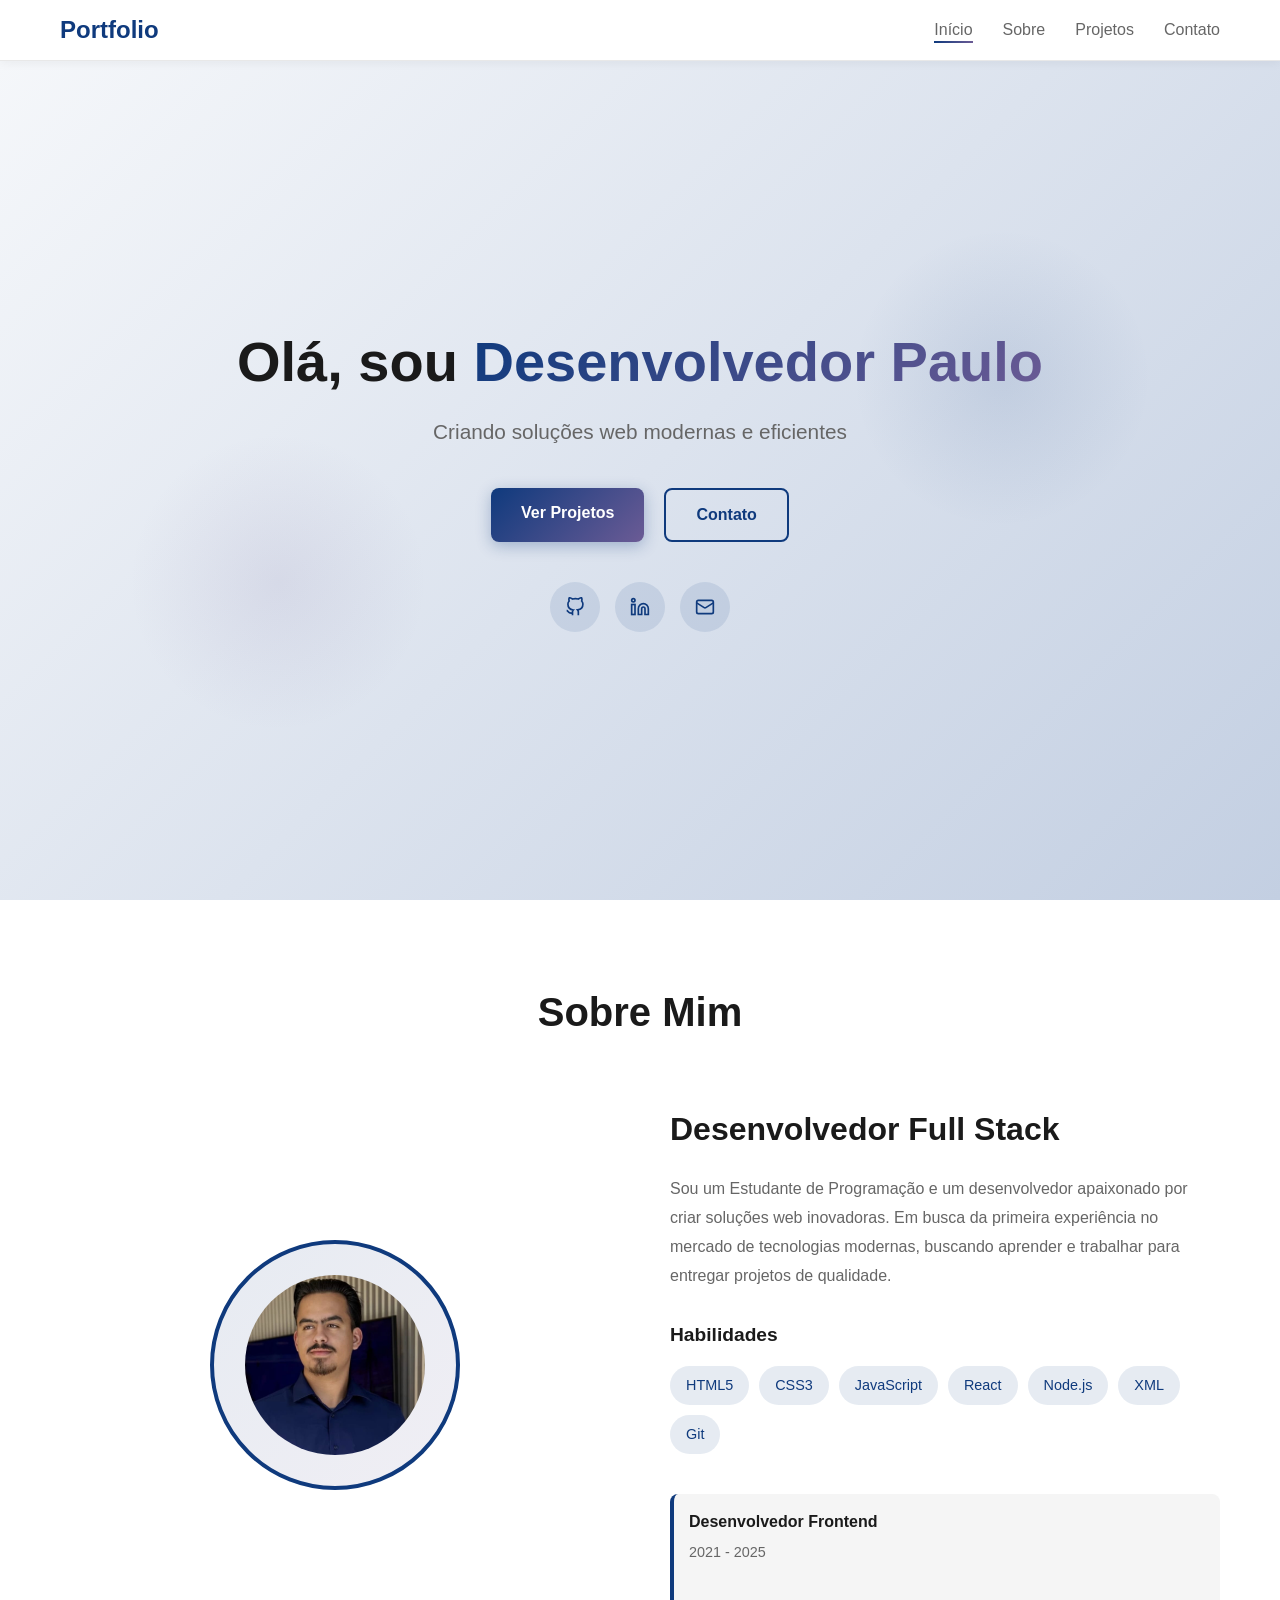
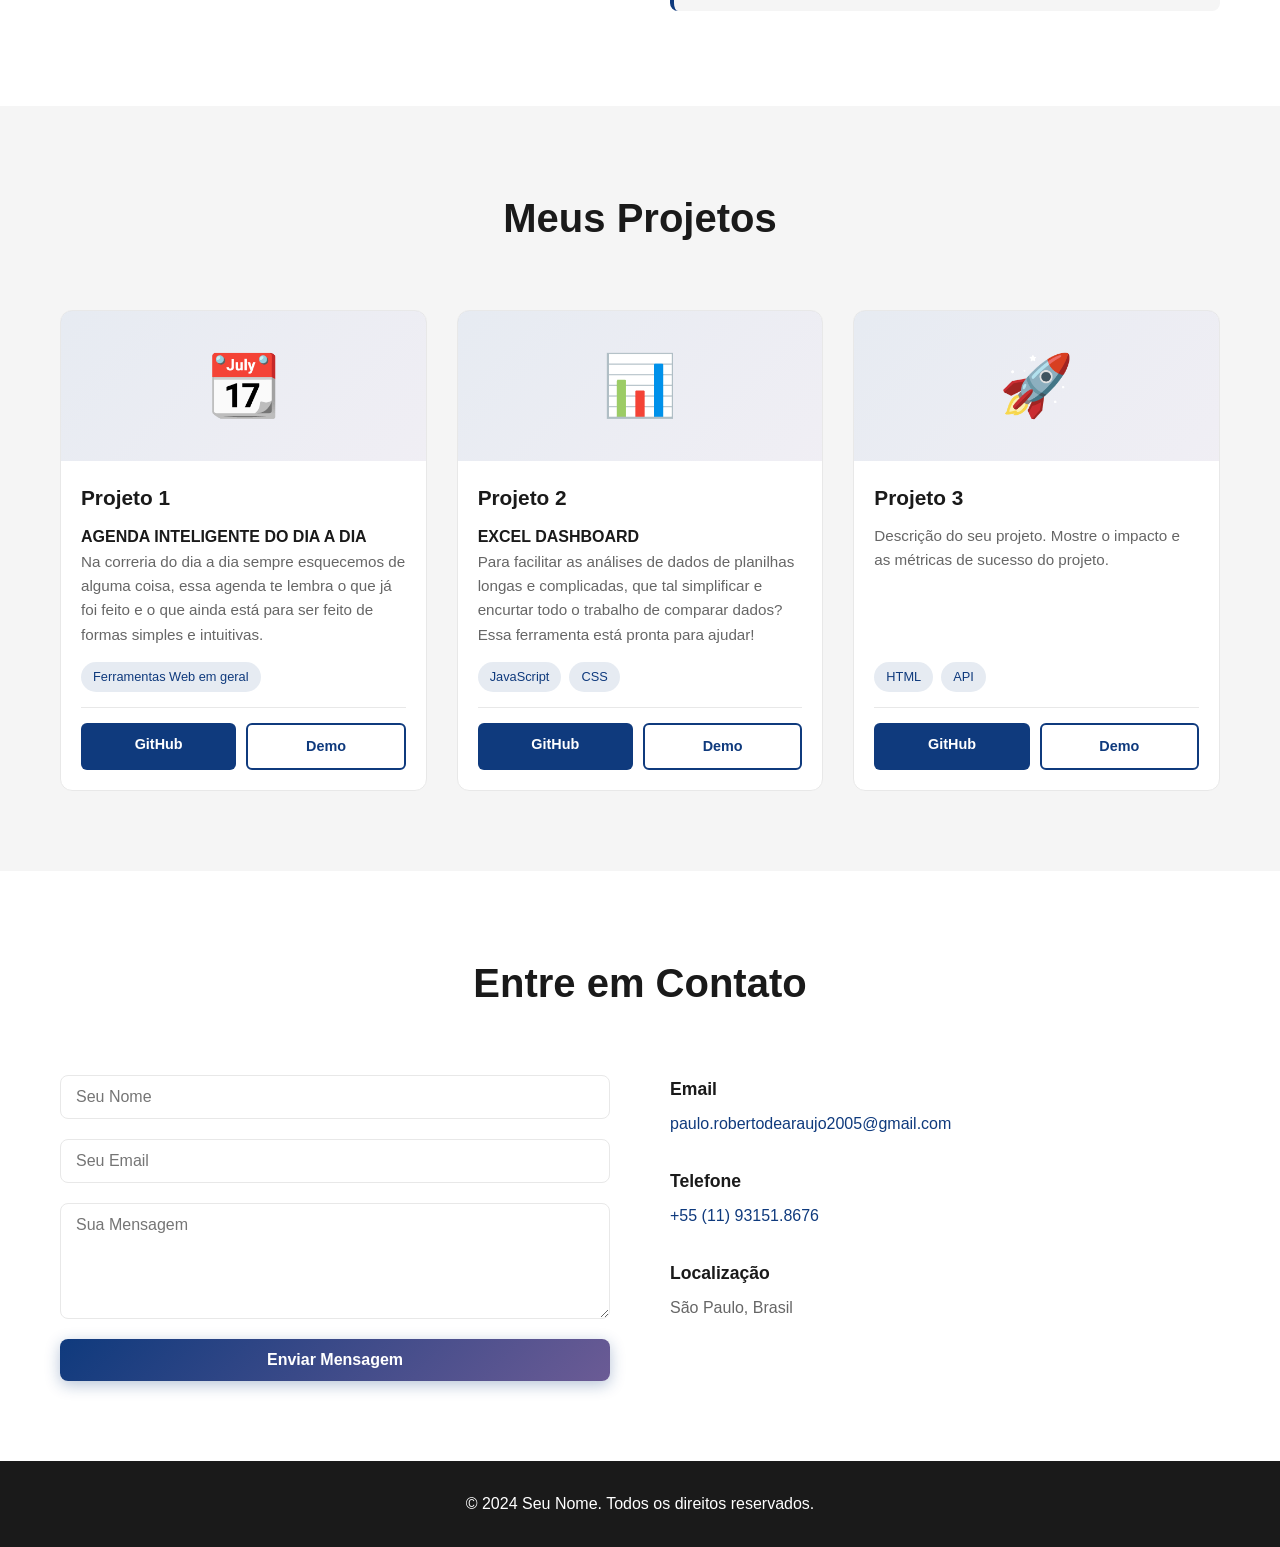
==== commit 5b0fc21c: "Fix Portuguese grammar and spelling in index.html" ====
--- a/index.html
+++ b/index.html
@@ -98,7 +98,7 @@
                     <h3>Desenvolvedor Full Stack</h3>
                     <p>
                         Sou um Estudante de Programação e um desenvolvedor apaixonado por criar soluções web inovadoras. 
-                        Em busca da primeira experiencia no mercado de tecnologias modernas, buscando aprender e trabalha para entregar projetos de qualidade.
+                        Em busca da primeira experiência no mercado de tecnologias modernas, buscando aprender e trabalhar para entregar projetos de qualidade.
                     </p>
                     
                     <!-- Habilidades -->
@@ -142,10 +142,10 @@
                     <div class="project-image">📆</div>
                     <div class="project-content">
                         <h3>Projeto 1</h3>
-                        <h4>AGENDA INTELIGENTE DO DIA A DIA </DIAlog></h4>
-                        <p>Na correria do dia a dia sempre esquecemos de alguma coisa, essa agenda te lembra oque ja foi feito e oque ainda esta para ser feito de fomas simple s e intuitivas.</p>
+                        <h4>AGENDA INTELIGENTE DO DIA A DIA</h4>
+                        <p>Na correria do dia a dia sempre esquecemos de alguma coisa, essa agenda te lembra o que já foi feito e o que ainda está para ser feito de formas simples e intuitivas.</p>
                         <div class="project-tags">
-                           <span class="tag">Ferreamentas Web em geral</span>
+                           <span class="tag">Ferramentas Web em geral</span>
                         </div>
                         <div class="project-links">
                             <a href="#" class="link-btn">GitHub</a>
@@ -160,7 +160,7 @@
                     <div class="project-content">
                         <h3>Projeto 2</h3>
                         <h4>EXCEL DASHBOARD</h4>
-                        <p>Para facilitar as analises de dados de planilhas longas e complicadas que tal simplificare encurtar todo o trabalho de comprara dados essa ferramenta esta pronta para ajudar!</p>
+                        <p>Para facilitar as análises de dados de planilhas longas e complicadas, que tal simplificar e encurtar todo o trabalho de comparar dados? Essa ferramenta está pronta para ajudar!</p>
                         <div class="project-tags">
                             <span class="tag">JavaScript</span>
                             <span class="tag">CSS</span>
